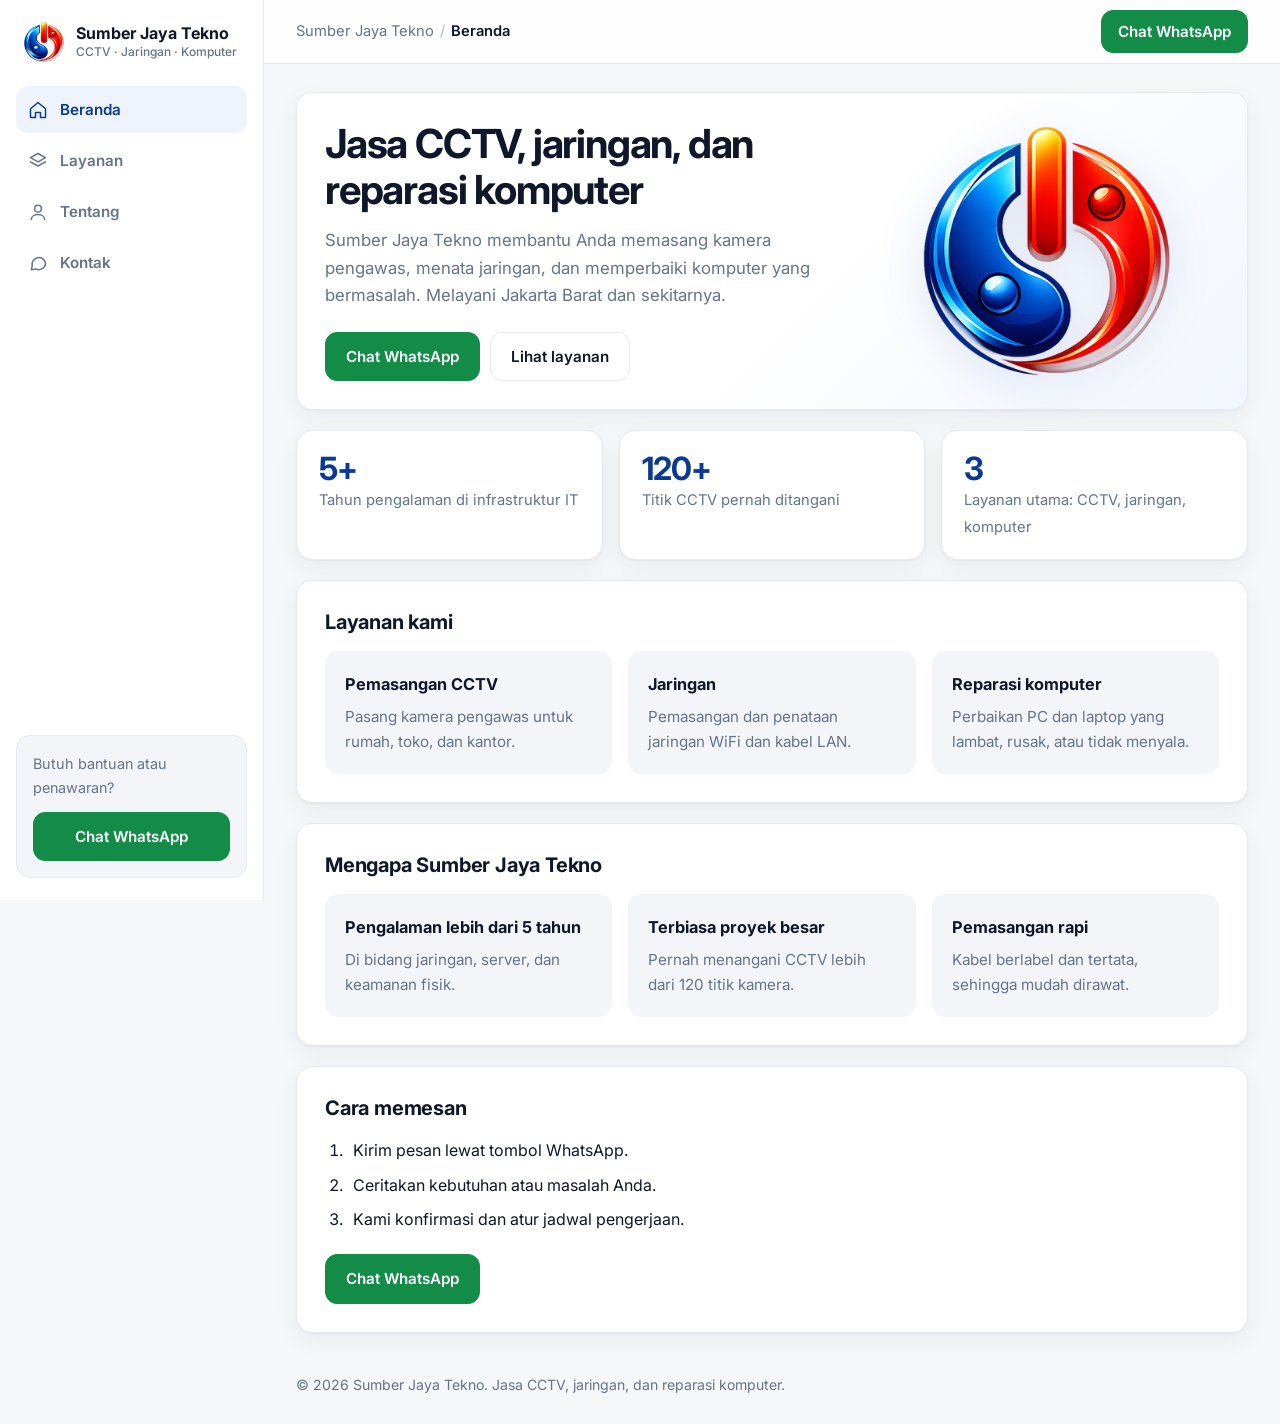
==== index.html @ f5edbbfe "Perbaiki konten tidak tampil di ponsel: animasi scroll dibuat tahan banting" ====
<!DOCTYPE html>
<html lang="id">
<head>
<meta charset="utf-8">
<meta name="viewport" content="width=device-width, initial-scale=1">
<title>Sumber Jaya Tekno – Jasa CCTV, Jaringan, dan Reparasi Komputer</title>
<meta name="description" content="Sumber Jaya Tekno melayani pemasangan CCTV, pemasangan jaringan, dan reparasi komputer. Hubungi kami lewat WhatsApp.">
<link rel="icon" type="image/png" href="favicon.png">
<meta property="og:type" content="website">
<meta property="og:site_name" content="Sumber Jaya Tekno">
<meta property="og:locale" content="id_ID">
<meta property="og:title" content="Sumber Jaya Tekno – Jasa CCTV, Jaringan, dan Reparasi Komputer">
<meta property="og:description" content="Sumber Jaya Tekno melayani pemasangan CCTV, pemasangan jaringan, dan reparasi komputer. Hubungi kami lewat WhatsApp.">
<meta property="og:image" content="https://sumberjayatekno.github.io/og-image.png">
<meta property="og:image:width" content="1200">
<meta property="og:image:height" content="630">
<meta name="twitter:card" content="summary_large_image">
<link rel="preconnect" href="https://fonts.googleapis.com"><link rel="preconnect" href="https://fonts.gstatic.com" crossorigin>
<link href="https://fonts.googleapis.com/css2?family=Inter:wght@400;500;600;700&display=swap" rel="stylesheet">
<meta name="theme-color" content="#ffffff">
<script>document.documentElement.className+=" js"</script>
<link rel="stylesheet" href="style.css?v=7">
</head>
<body>
<div class="app">
<aside class="side">
<a class="brand" href="index.html"><img src="logo-web.png" alt="Logo Sumber Jaya Tekno" width="40" height="40"><span>Sumber Jaya Tekno<small>CCTV · Jaringan · Komputer</small></span></a>
<nav aria-label="Menu utama"><a href="index.html" aria-current="page"><svg viewBox="0 0 24 24" width="20" height="20" fill="none" stroke="currentColor" stroke-width="1.8" stroke-linecap="round" stroke-linejoin="round" aria-hidden="true"><path d="M3 10.5 12 3l9 7.5V20a1 1 0 0 1-1 1h-5v-6H9v6H4a1 1 0 0 1-1-1z"/></svg><span>Beranda</span></a><a href="layanan.html"><svg viewBox="0 0 24 24" width="20" height="20" fill="none" stroke="currentColor" stroke-width="1.8" stroke-linecap="round" stroke-linejoin="round" aria-hidden="true"><path d="m12 3 9 5-9 5-9-5z"/><path d="m3 13 9 5 9-5"/></svg><span>Layanan</span></a><a href="tentang.html"><svg viewBox="0 0 24 24" width="20" height="20" fill="none" stroke="currentColor" stroke-width="1.8" stroke-linecap="round" stroke-linejoin="round" aria-hidden="true"><circle cx="12" cy="8" r="4"/><path d="M4 21c0-4 4-6 8-6s8 2 8 6"/></svg><span>Tentang</span></a><a href="kontak.html"><svg viewBox="0 0 24 24" width="20" height="20" fill="none" stroke="currentColor" stroke-width="1.8" stroke-linecap="round" stroke-linejoin="round" aria-hidden="true"><path d="M21 12a8 8 0 0 1-11.6 7.1L4 20l1-4.6A8 8 0 1 1 21 12z"/></svg><span>Kontak</span></a></nav>
<div class="side-cta"><p>Butuh bantuan atau penawaran?</p><a class="btn wa" href="https://wa.me/6285711471040?text=Halo%20Sumber%20Jaya%20Tekno%2C%20saya%20ingin%20bertanya%20tentang%20layanan%20Anda.">Chat WhatsApp</a></div>
</aside>
<div class="col">
<header class="bar"><a class="brand m-brand" href="index.html"><img src="logo-web.png" alt="Logo Sumber Jaya Tekno" width="34" height="34"><span>Sumber Jaya Tekno</span></a><div class="crumb">Sumber Jaya Tekno<i>/</i><b>Beranda</b></div><a class="btn wa sm" href="https://wa.me/6285711471040?text=Halo%20Sumber%20Jaya%20Tekno%2C%20saya%20ingin%20bertanya%20tentang%20layanan%20Anda.">Chat WhatsApp</a></header>
<main>
<div class="hero"><div class="wrap">
<div>
<h1>Jasa CCTV, jaringan, dan reparasi komputer</h1>
<p class="lead">Sumber Jaya Tekno membantu Anda memasang kamera pengawas, menata jaringan, dan memperbaiki komputer yang bermasalah. Melayani Jakarta Barat dan sekitarnya.</p>
<div class="btns"><a class="btn wa" href="https://wa.me/6285711471040?text=Halo%20Sumber%20Jaya%20Tekno%2C%20saya%20ingin%20bertanya%20tentang%20layanan%20Anda.">Chat WhatsApp</a><a class="btn" href="layanan.html">Lihat layanan</a></div>
</div>
<img src="logo-web.png" alt="Logo Sumber Jaya Tekno" width="320" height="320">
</div></div>
<div class="stats"><div class="stat"><b>5+</b><span>Tahun pengalaman di infrastruktur IT</span></div><div class="stat"><b>120+</b><span>Titik CCTV pernah ditangani</span></div><div class="stat"><b>3</b><span>Layanan utama: CCTV, jaringan, komputer</span></div></div>
<section class="alt"><div class="wrap">
<h2>Layanan kami</h2>
<div class="cols">
<div><h3>Pemasangan CCTV</h3><p>Pasang kamera pengawas untuk rumah, toko, dan kantor.</p></div>
<div><h3>Jaringan</h3><p>Pemasangan dan penataan jaringan WiFi dan kabel LAN.</p></div>
<div><h3>Reparasi komputer</h3><p>Perbaikan PC dan laptop yang lambat, rusak, atau tidak menyala.</p></div>
</div>
</div></section>
<section><div class="wrap"><h2>Mengapa Sumber Jaya Tekno</h2><div class="cols"><div><h3>Pengalaman lebih dari 5 tahun</h3><p>Di bidang jaringan, server, dan keamanan fisik.</p></div><div><h3>Terbiasa proyek besar</h3><p>Pernah menangani CCTV lebih dari 120 titik kamera.</p></div><div><h3>Pemasangan rapi</h3><p>Kabel berlabel dan tertata, sehingga mudah dirawat.</p></div></div></div></section>
<section><div class="wrap">
<h2>Cara memesan</h2>
<ol class="steps">
<li>Kirim pesan lewat tombol WhatsApp.</li>
<li>Ceritakan kebutuhan atau masalah Anda.</li>
<li>Kami konfirmasi dan atur jadwal pengerjaan.</li>
</ol>
<div class="btns"><a class="btn wa" href="https://wa.me/6285711471040?text=Halo%20Sumber%20Jaya%20Tekno%2C%20saya%20ingin%20bertanya%20tentang%20layanan%20Anda.">Chat WhatsApp</a></div>
</div></section>
</main>
<footer><div class="wrap">© 2026 Sumber Jaya Tekno. Jasa CCTV, jaringan, dan reparasi komputer.</div></footer>
</div>
</div>
<a class="fab" href="https://wa.me/6285711471040?text=Halo%20Sumber%20Jaya%20Tekno%2C%20saya%20ingin%20bertanya%20tentang%20layanan%20Anda." aria-label="Chat WhatsApp dengan Sumber Jaya Tekno">Chat WhatsApp</a>
<script src="script.js?v=7" defer></script>
</body>
</html>
---- style.css ----
:root{--bg:#f6f7f9;--surface:#fff;--soft:#f3f5f9;--ink:#0f172a;--mute:#64748b;--line:#e6e9ef;--blue:#0b3a94;--tint:#eef3fc;--red:#d01010;--wa:#128c47;--r:16px;--sh:0 1px 2px rgba(15,23,42,.04),0 8px 24px rgba(15,23,42,.05);--ease:cubic-bezier(.2,.7,.2,1)}
*{box-sizing:border-box}
html{scroll-behavior:smooth}
body{margin:0;background:var(--bg);color:var(--ink);font:16px/1.65 Inter,system-ui,-apple-system,"Segoe UI",Roboto,sans-serif;-webkit-font-smoothing:antialiased;animation:pageIn .5s var(--ease)}
@keyframes pageIn{from{opacity:0}to{opacity:1}}
img{max-width:100%;height:auto}
a{color:var(--blue)}
.app{display:grid;grid-template-columns:264px 1fr;min-height:100vh}
.side{position:sticky;top:0;height:100vh;display:flex;flex-direction:column;gap:24px;padding:22px 16px;background:var(--surface);border-right:1px solid var(--line)}
.brand{display:flex;align-items:center;gap:12px;text-decoration:none;color:var(--ink);font-weight:700;line-height:1.2;padding:0 8px}
.brand small{display:block;color:var(--mute);font-weight:500;font-size:.75rem;margin-top:2px}
.side nav{display:flex;flex-direction:column;gap:4px}
.side nav a{display:flex;align-items:center;gap:12px;padding:11px 12px;border-radius:12px;color:var(--mute);font-weight:600;font-size:.95rem;text-decoration:none;transition:background .2s,color .2s,transform .2s var(--ease)}
.side nav a:hover{background:var(--soft);color:var(--ink);transform:translateX(2px)}
.side nav a[aria-current]{background:var(--tint);color:var(--blue)}
.side nav svg{flex:none}
.side-cta{margin-top:auto;padding:16px;border:1px solid var(--line);border-radius:14px;background:var(--soft)}
.side-cta p{margin:0 0 12px;font-size:.9rem;color:var(--mute)}
.side-cta .btn{display:block;text-align:center}
.col{min-width:0;display:flex;flex-direction:column}
.bar{position:sticky;top:0;z-index:10;display:flex;align-items:center;justify-content:space-between;gap:16px;height:64px;padding:0 32px;background:rgba(255,255,255,.85);backdrop-filter:saturate(1.4) blur(12px);-webkit-backdrop-filter:saturate(1.4) blur(12px);border-bottom:1px solid var(--line)}
.crumb{color:var(--mute);font-size:.92rem}
.crumb i{font-style:normal;margin:0 6px;opacity:.5}
.crumb b{color:var(--ink);font-weight:600}
.m-brand{display:none}
main{width:100%;max-width:1120px;margin:0 auto;padding:28px 32px 8px}
.btn{display:inline-block;padding:11px 20px;border-radius:12px;font-weight:600;font-size:.95rem;text-decoration:none;border:1px solid var(--line);color:var(--ink);background:var(--surface);transition:transform .2s var(--ease),box-shadow .2s,background .2s,border-color .2s}
.btn:hover{transform:translateY(-1px);box-shadow:0 6px 16px rgba(15,23,42,.08);border-color:#cfd6e2}
.btn:active{transform:translateY(0) scale(.98)}
.btn.wa{background:var(--wa);border-color:var(--wa);color:#fff}
.btn.wa:hover{background:#0f7a3d;border-color:#0f7a3d;box-shadow:0 8px 18px rgba(18,140,71,.28)}
.btn.sm{padding:8px 16px}
a:focus-visible,summary:focus-visible{outline:3px solid #93b4f5;outline-offset:2px}
h1{font-size:clamp(1.7rem,3.2vw,2.5rem);line-height:1.15;margin:0 0 14px;letter-spacing:-.03em}
h2{font-size:1.25rem;margin:0 0 10px;line-height:1.3;letter-spacing:-.01em}
h3{font-size:1.02rem;margin:0 0 6px}
p{margin:0 0 14px;max-width:64ch}
.lead{font-size:1.05rem;color:var(--mute)}
.btns{display:flex;gap:10px;flex-wrap:wrap;margin-top:22px}
.hero,section,.page{margin:0 0 20px}
.hero>.wrap,section>.wrap,.page>.wrap{background:var(--surface);border:1px solid var(--line);border-radius:var(--r);padding:28px;box-shadow:var(--sh)}
.hero>.wrap{display:grid;grid-template-columns:1.5fr 1fr;gap:32px;align-items:center;background:linear-gradient(135deg,#fff 55%,#f1f5fd)}
.hero img{justify-self:center;width:min(100%,250px);filter:drop-shadow(0 12px 24px rgba(11,58,148,.12))}
.stats{display:grid;grid-template-columns:repeat(3,1fr);gap:16px;margin:0 0 20px}
.stat{background:var(--surface);border:1px solid var(--line);border-radius:var(--r);padding:20px 22px;box-shadow:var(--sh)}
.stat b{display:block;font-size:2rem;line-height:1.1;letter-spacing:-.03em;color:var(--blue)}
.stat span{color:var(--mute);font-size:.92rem}
.cols{display:grid;grid-template-columns:repeat(3,1fr);gap:16px;margin-top:16px}
.cols>div{background:var(--soft);border-radius:14px;padding:20px;transition:transform .25s var(--ease),box-shadow .25s}
.cols>div:hover{transform:translateY(-3px);box-shadow:0 10px 24px rgba(15,23,42,.07)}
.cols p{margin:0;color:var(--mute);font-size:.95rem}
ul.dot{padding-left:20px;margin:0 0 14px}
ul.dot li{margin-bottom:6px}
ol.steps{padding-left:22px;max-width:62ch}
ol.steps li{margin-bottom:8px;padding-left:6px}
.svc{display:grid;grid-template-columns:260px 1fr;gap:12px 36px;padding:24px 0;border-top:1px solid var(--line)}
.svc p{color:var(--mute);font-size:.95rem}
.big{font-size:1.4rem;font-weight:700;margin:0 0 6px}
.pkgs{display:grid;grid-template-columns:repeat(3,1fr);gap:16px;margin:18px 0 26px}
.pkg{background:var(--surface);border:1px solid var(--line);border-radius:14px;padding:22px;display:flex;flex-direction:column;transition:transform .25s var(--ease),box-shadow .25s,border-color .25s}
.pkg:hover{transform:translateY(-4px);box-shadow:0 14px 30px rgba(15,23,42,.09);border-color:#cfd6e2}
.pkg .sub{color:var(--mute);font-size:.92rem;margin-bottom:12px}
.pkg ul{padding-left:20px;margin:0 0 18px;flex:1;font-size:.95rem}
.pkg li{margin-bottom:6px}
.pkg .btn{text-align:center}
.note{background:var(--tint);border-radius:12px;padding:14px 18px;max-width:64ch;margin:0 0 8px;color:#1e3a6e}
details{border:1px solid var(--line);border-radius:12px;margin-bottom:10px;background:var(--surface);transition:box-shadow .2s,border-color .2s}
details:hover{border-color:#cfd6e2}
details[open]{box-shadow:var(--sh)}
summary{cursor:pointer;font-weight:600;padding:15px 18px;list-style:none;display:flex;justify-content:space-between;gap:16px;align-items:center}
summary::-webkit-details-marker{display:none}
summary::after{content:"";flex:none;width:8px;height:8px;border-right:2px solid var(--mute);border-bottom:2px solid var(--mute);transform:rotate(45deg);transition:transform .25s var(--ease)}
details[open] summary::after{transform:rotate(-135deg)}
details p{margin:0;padding:0 18px 16px;color:var(--mute);animation:fadeIn .3s var(--ease)}
@keyframes fadeIn{from{opacity:0;transform:translateY(-4px)}to{opacity:1;transform:none}}
footer{margin-top:auto;padding:12px 32px 28px;color:var(--mute);font-size:.88rem;max-width:1120px;width:100%;margin-left:auto;margin-right:auto}
.fab{display:none}
.js .rv{opacity:0;transform:translateY(14px);transition:opacity .6s var(--ease),transform .6s var(--ease)}
.js .rv.in{opacity:1;transform:none}
@media(max-width:900px){
.app{grid-template-columns:1fr}
.side{position:fixed;inset:auto 0 0 0;height:auto;z-index:20;flex-direction:row;gap:0;padding:6px 8px calc(6px + env(safe-area-inset-bottom,0px));border-right:0;border-top:1px solid var(--line);background:rgba(255,255,255,.92);backdrop-filter:blur(14px);-webkit-backdrop-filter:blur(14px)}
.side>.brand,.side-cta{display:none}
.side nav{flex-direction:row;width:100%;gap:4px}
.side nav a{flex:1;flex-direction:column;gap:3px;padding:8px 4px;font-size:.72rem;justify-content:center;text-align:center}
.side nav a:hover{transform:none}
.bar{padding:0 18px;height:58px}
.crumb,.bar .btn{display:none}
.m-brand{display:flex;padding:0}
main{padding:20px 16px 8px}
footer{padding:8px 16px 96px}
.hero>.wrap,section>.wrap,.page>.wrap{padding:22px}
.hero>.wrap{grid-template-columns:1fr;gap:18px}
.hero img{width:120px;order:-1;justify-self:start}
.stats,.cols,.pkgs,.svc{grid-template-columns:1fr}
.svc{gap:6px}
.fab{display:block;position:fixed;right:14px;bottom:calc(76px + env(safe-area-inset-bottom,0px));z-index:30;background:var(--wa);color:#fff;text-decoration:none;font-weight:600;font-size:.92rem;padding:12px 18px;border-radius:999px;box-shadow:0 8px 20px rgba(18,140,71,.35);transition:transform .2s var(--ease)}
.fab:active{transform:scale(.96)}
}
@media(prefers-reduced-motion:reduce){*,*::before,*::after{animation:none!important;transition:none!important;scroll-behavior:auto!important}.js .rv{opacity:1;transform:none}}

/* Formulir WhatsApp */
button.btn{font-family:inherit;cursor:pointer}
.wa-dialog{border:1px solid var(--line);border-radius:20px;padding:0;width:min(440px,calc(100% - 32px));max-height:calc(100vh - 32px);overflow:auto;box-shadow:0 24px 60px rgba(15,23,42,.22);color:var(--ink);background:var(--surface)}
.wa-dialog::backdrop{background:rgba(15,23,42,.35);backdrop-filter:blur(4px);-webkit-backdrop-filter:blur(4px)}
.wa-dialog[open]{animation:dlgIn .28s var(--ease)}
.wa-dialog[open]::backdrop{animation:bdIn .28s ease}
@keyframes dlgIn{from{opacity:0;transform:translateY(12px) scale(.97)}to{opacity:1;transform:none}}
@keyframes bdIn{from{opacity:0}to{opacity:1}}
.wa-form{padding:24px;display:grid;gap:14px}
.wa-head{display:flex;justify-content:space-between;align-items:center;gap:12px}
.wa-head h2{margin:0}
.wa-x{border:0;background:var(--soft);width:34px;height:34px;border-radius:10px;font-size:1.3rem;line-height:1;cursor:pointer;color:var(--mute);transition:background .2s}
.wa-x:hover{background:var(--line)}
.wa-sub{margin:0;color:var(--mute);font-size:.92rem}
.wa-form label{display:grid;gap:6px;font-weight:600;font-size:.9rem}
.wa-form label span{font-weight:400;color:var(--mute)}
.wa-form input,.wa-form select,.wa-form textarea{font:inherit;font-weight:400;padding:11px 13px;border:1px solid var(--line);border-radius:12px;background:#fff;color:var(--ink);width:100%;transition:border-color .2s,box-shadow .2s}
.wa-form textarea{resize:vertical}
.wa-form input:focus,.wa-form select:focus,.wa-form textarea:focus{outline:none;border-color:#93b4f5;box-shadow:0 0 0 3px rgba(11,58,148,.12)}
.wa-err{margin:0;color:var(--red);font-size:.9rem}
.wa-actions{display:flex;gap:10px;justify-content:flex-end;margin-top:4px}
/* Kalkulator biaya kunjungan */
.calc{background:var(--soft);border-radius:14px;padding:20px;margin:12px 0 28px}
.calc-actions{display:flex;gap:12px;align-items:center;flex-wrap:wrap}
.calc-or{color:var(--mute);font-size:.92rem}
.calc select{font:inherit;padding:11px 13px;border:1px solid var(--line);border-radius:12px;background:#fff;color:var(--ink);min-width:200px;transition:border-color .2s,box-shadow .2s}
.calc select:focus{outline:none;border-color:#93b4f5;box-shadow:0 0 0 3px rgba(11,58,148,.12)}
.calc-out{margin-top:16px;padding:16px 18px;background:#fff;border:1px solid var(--line);border-radius:12px;animation:fadeIn .3s var(--ease)}
.calc-out[hidden]{display:none}
.calc-out p{margin:0 0 8px}
.calc-out b{font-size:1.15rem}
.calc-out .btn{margin-top:6px}
.calc-note,.calc-note-inline{font-size:.85rem;color:var(--mute)}
.calc-note{margin:14px 0 0}
.calc-warn{color:#9a3412;font-size:.9rem}
@media(max-width:900px){.calc select,.calc-actions .btn{width:100%}.calc-or{display:none}}
/* Harga dan tabel estimasi */
.calc-tip{margin:12px 0 0;font-size:.9rem;color:var(--mute)}
.price{font-weight:700;font-size:1.1rem;margin:0 0 14px;color:var(--ink)}
.price small{display:block;font-weight:400;color:var(--mute);font-size:.82rem;margin-top:2px}
.tbl-wrap{overflow-x:auto;border:1px solid var(--line);border-radius:14px;background:#fff;margin:14px 0 10px}
.tbl{width:100%;border-collapse:collapse;font-size:.95rem}
.tbl th,.tbl td{padding:12px 16px;text-align:left;border-bottom:1px solid var(--line);vertical-align:top}
.tbl tr:last-child td{border-bottom:0}
.tbl td:last-child{white-space:nowrap;font-weight:600}
.tbl .grp th{background:var(--soft);font-size:.78rem;letter-spacing:.05em;text-transform:uppercase;color:var(--mute)}
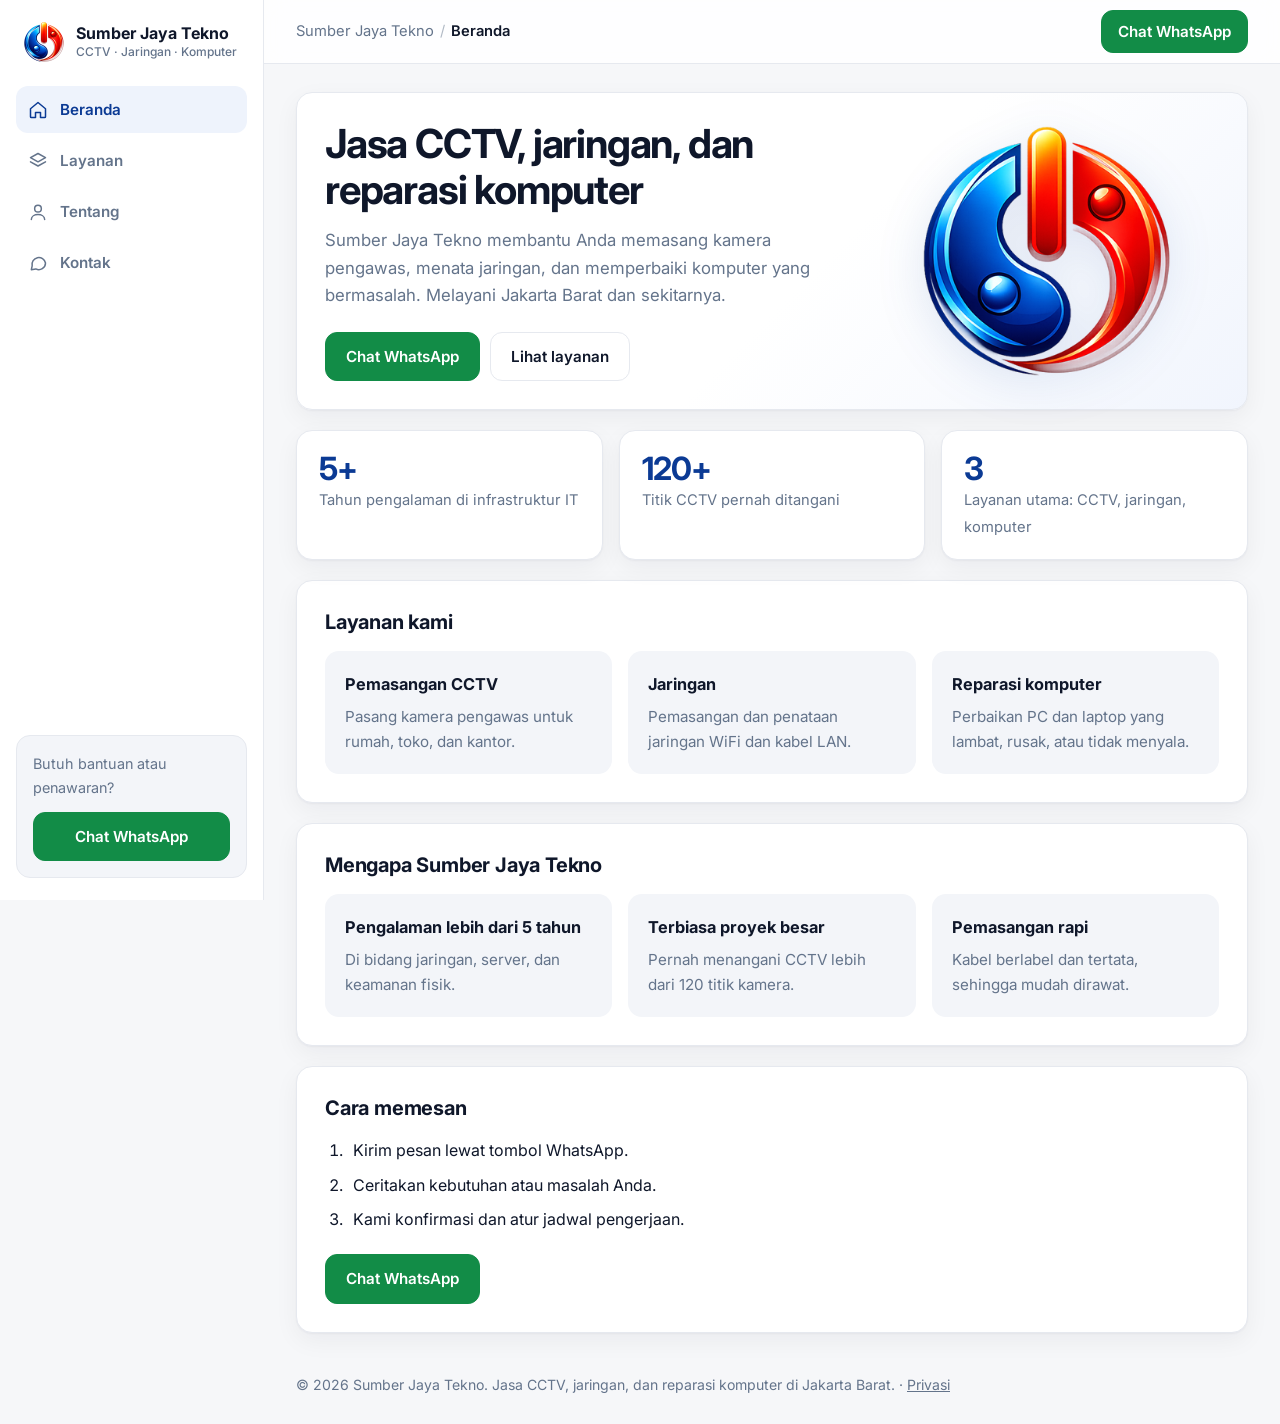
==== commit 4cb029a3: "SEO lokal (data bisnis, sitemap, robots), halaman 404, catatan privasi, alamat Google Maps" ====
--- a/index.html
+++ b/index.html
@@ -3,14 +3,14 @@
 <head>
 <meta charset="utf-8">
 <meta name="viewport" content="width=device-width, initial-scale=1">
-<title>Sumber Jaya Tekno – Jasa CCTV, Jaringan, dan Reparasi Komputer</title>
-<meta name="description" content="Sumber Jaya Tekno melayani pemasangan CCTV, pemasangan jaringan, dan reparasi komputer. Hubungi kami lewat WhatsApp.">
+<title>Sumber Jaya Tekno | Jasa CCTV, Jaringan, dan Service Komputer di Jakarta Barat</title>
+<meta name="description" content="Jasa pasang CCTV, instalasi jaringan LAN dan WiFi, serta service komputer dan laptop di Jakarta Barat dan sekitarnya. Hubungi lewat WhatsApp.">
 <link rel="icon" type="image/png" href="favicon.png">
 <meta property="og:type" content="website">
 <meta property="og:site_name" content="Sumber Jaya Tekno">
 <meta property="og:locale" content="id_ID">
-<meta property="og:title" content="Sumber Jaya Tekno – Jasa CCTV, Jaringan, dan Reparasi Komputer">
-<meta property="og:description" content="Sumber Jaya Tekno melayani pemasangan CCTV, pemasangan jaringan, dan reparasi komputer. Hubungi kami lewat WhatsApp.">
+<meta property="og:title" content="Sumber Jaya Tekno | Jasa CCTV, Jaringan, dan Service Komputer di Jakarta Barat">
+<meta property="og:description" content="Jasa pasang CCTV, instalasi jaringan LAN dan WiFi, serta service komputer dan laptop di Jakarta Barat dan sekitarnya. Hubungi lewat WhatsApp.">
 <meta property="og:image" content="https://sumberjayatekno.github.io/og-image.png">
 <meta property="og:image:width" content="1200">
 <meta property="og:image:height" content="630">
@@ -18,9 +18,13 @@
 <link rel="preconnect" href="https://fonts.googleapis.com"><link rel="preconnect" href="https://fonts.gstatic.com" crossorigin>
 <link href="https://fonts.googleapis.com/css2?family=Inter:wght@400;500;600;700&display=swap" rel="stylesheet">
 <meta name="theme-color" content="#ffffff">
+<link rel="canonical" href="https://sumberjayatekno.github.io/">
+<meta property="og:url" content="https://sumberjayatekno.github.io/">
 <script>document.documentElement.className+=" js"</script>
-<link rel="stylesheet" href="style.css?v=7">
-</head>
+<link rel="stylesheet" href="style.css?v=8">
+<script type="application/ld+json">
+{"@context":"https://schema.org","@type":"LocalBusiness","@id":"https://sumberjayatekno.github.io/#usaha","name":"Sumber Jaya Tekno","description":"Jasa pemasangan CCTV, instalasi jaringan LAN dan WiFi, serta reparasi komputer dan laptop di Jakarta Barat dan sekitarnya.","url":"https://sumberjayatekno.github.io/","logo":"https://sumberjayatekno.github.io/logo-web.png","image":"https://sumberjayatekno.github.io/og-image.png","telephone":"+6285711471040","address":{"@type":"PostalAddress","streetAddress":"Apartemen City Park, RT.7/RW.14, Cengkareng Timur","addressLocality":"Cengkareng, Jakarta Barat","addressRegion":"DKI Jakarta","postalCode":"11710","addressCountry":"ID"},"geo":{"@type":"GeoCoordinates","latitude":-6.130275,"longitude":106.735904},"hasMap":"https://www.google.com/maps/search/?api=1&query=-6.130275,106.735904","areaServed":{"@type":"AdministrativeArea","name":"Jakarta Barat"},"hasOfferCatalog":{"@type":"OfferCatalog","name":"Layanan Sumber Jaya Tekno","itemListElement":[{"@type":"Offer","itemOffered":{"@type":"Service","name":"Pemasangan CCTV"}},{"@type":"Offer","itemOffered":{"@type":"Service","name":"Instalasi jaringan LAN dan WiFi"}},{"@type":"Offer","itemOffered":{"@type":"Service","name":"Reparasi komputer dan laptop"}}]}}
+</script></head>
 <body>
 <div class="app">
 <aside class="side">
@@ -59,10 +63,10 @@
 <div class="btns"><a class="btn wa" href="https://wa.me/6285711471040?text=Halo%20Sumber%20Jaya%20Tekno%2C%20saya%20ingin%20bertanya%20tentang%20layanan%20Anda.">Chat WhatsApp</a></div>
 </div></section>
 </main>
-<footer><div class="wrap">© 2026 Sumber Jaya Tekno. Jasa CCTV, jaringan, dan reparasi komputer.</div></footer>
+<footer><div class="wrap">© 2026 Sumber Jaya Tekno. Jasa CCTV, jaringan, dan reparasi komputer di Jakarta Barat. &middot; <a href="kontak.html#privasi">Privasi</a></div></footer>
 </div>
 </div>
 <a class="fab" href="https://wa.me/6285711471040?text=Halo%20Sumber%20Jaya%20Tekno%2C%20saya%20ingin%20bertanya%20tentang%20layanan%20Anda." aria-label="Chat WhatsApp dengan Sumber Jaya Tekno">Chat WhatsApp</a>
-<script src="script.js?v=7" defer></script>
+<script src="script.js?v=8" defer></script>
 </body>
 </html>
--- a/style.css
+++ b/style.css
@@ -144,4 +144,20 @@
 .tbl th,.tbl td{padding:12px 16px;text-align:left;border-bottom:1px solid var(--line);vertical-align:top}
 .tbl tr:last-child td{border-bottom:0}
 .tbl td:last-child{white-space:nowrap;font-weight:600}
-.tbl .grp th{background:var(--soft);font-size:.78rem;letter-spacing:.05em;text-transform:uppercase;color:var(--mute)}+.tbl .grp th{background:var(--soft);font-size:.78rem;letter-spacing:.05em;text-transform:uppercase;color:var(--mute)}
+
+/* Privasi */
+footer a{color:inherit}
+.wa-privasi{margin:0;font-size:.82rem;color:var(--mute)}
+
+/* Halaman 404 */
+.nf>.wrap{text-align:center;padding:56px 28px}
+.nf p{margin-left:auto;margin-right:auto}
+.nf .btns{justify-content:center}
+.nf-code{font-size:clamp(4.5rem,16vw,8.5rem);font-weight:800;letter-spacing:-.05em;line-height:1;margin:0 0 6px;color:var(--blue);background:linear-gradient(135deg,var(--blue),#6a93e0);-webkit-background-clip:text;background-clip:text;-webkit-text-fill-color:transparent}
+.nf h1{font-size:clamp(1.4rem,3vw,1.9rem);margin-bottom:10px}
+.tiles{display:grid;grid-template-columns:repeat(3,1fr);gap:16px;margin:0 0 20px}
+.tile{display:block;background:var(--surface);border:1px solid var(--line);border-radius:14px;padding:18px 20px;text-decoration:none;color:var(--ink);font-weight:600;box-shadow:var(--sh);transition:transform .25s var(--ease),box-shadow .25s,border-color .25s}
+.tile:hover{transform:translateY(-3px);border-color:#cfd6e2;box-shadow:0 12px 26px rgba(15,23,42,.08)}
+.tile small{display:block;color:var(--mute);font-weight:400;font-size:.88rem;margin-top:2px}
+@media(max-width:900px){.tiles{grid-template-columns:1fr}.nf>.wrap{padding:40px 20px}}
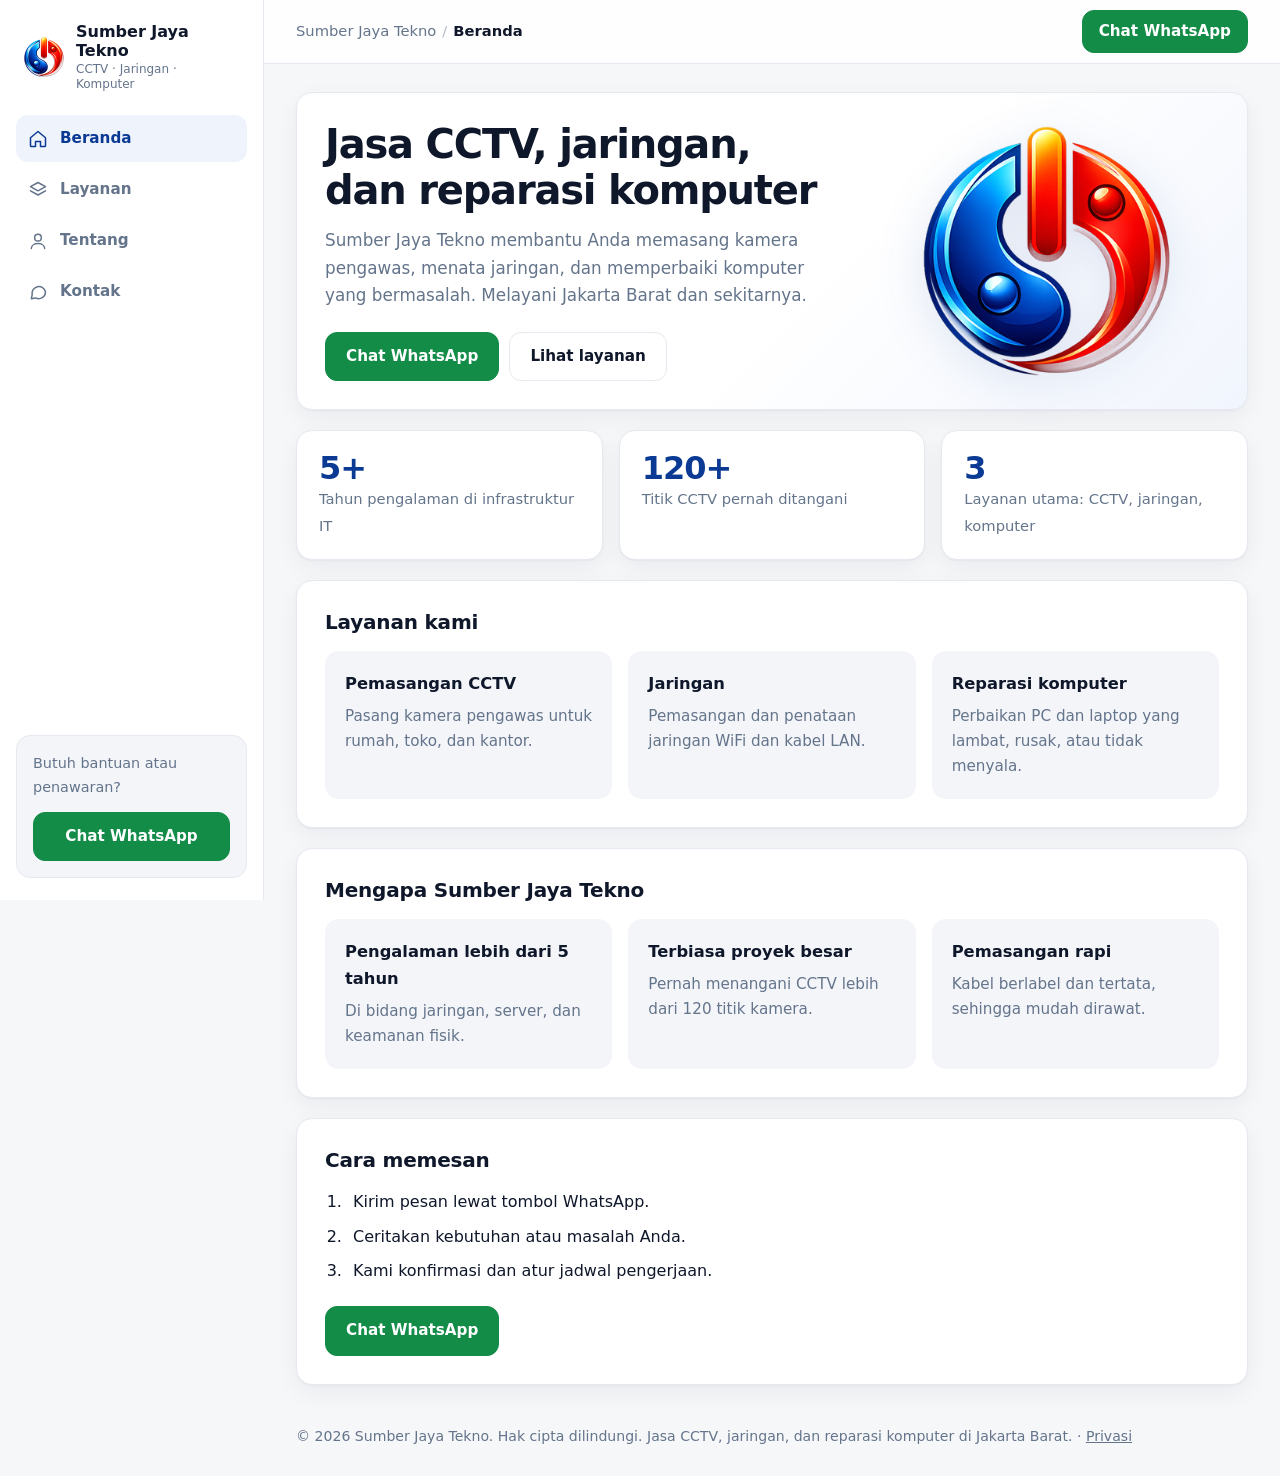
==== commit 68910609: "Tambah file verifikasi Google, kebijakan keamanan konten (CSP), dan pernyataan hak cipta" ====
--- a/index.html
+++ b/index.html
@@ -2,6 +2,7 @@
 <html lang="id">
 <head>
 <meta charset="utf-8">
+<meta http-equiv="Content-Security-Policy" content="default-src 'self'; script-src 'self' 'sha256-pfgOMgfVZwm2ODyms34QYW9h8EwicylhV77q5LHK8c0='; style-src 'self' 'unsafe-inline' https://fonts.googleapis.com; font-src https://fonts.gstatic.com; img-src 'self' data:; connect-src 'none'; object-src 'none'; base-uri 'self'; form-action 'none'">
 <meta name="viewport" content="width=device-width, initial-scale=1">
 <title>Sumber Jaya Tekno | Jasa CCTV, Jaringan, dan Service Komputer di Jakarta Barat</title>
 <meta name="description" content="Jasa pasang CCTV, instalasi jaringan LAN dan WiFi, serta service komputer dan laptop di Jakarta Barat dan sekitarnya. Hubungi lewat WhatsApp.">
@@ -63,7 +64,7 @@
 <div class="btns"><a class="btn wa" href="https://wa.me/6285711471040?text=Halo%20Sumber%20Jaya%20Tekno%2C%20saya%20ingin%20bertanya%20tentang%20layanan%20Anda.">Chat WhatsApp</a></div>
 </div></section>
 </main>
-<footer><div class="wrap">© 2026 Sumber Jaya Tekno. Jasa CCTV, jaringan, dan reparasi komputer di Jakarta Barat. &middot; <a href="kontak.html#privasi">Privasi</a></div></footer>
+<footer><div class="wrap">© 2026 Sumber Jaya Tekno. Hak cipta dilindungi. Jasa CCTV, jaringan, dan reparasi komputer di Jakarta Barat. &middot; <a href="kontak.html#privasi">Privasi</a></div></footer>
 </div>
 </div>
 <a class="fab" href="https://wa.me/6285711471040?text=Halo%20Sumber%20Jaya%20Tekno%2C%20saya%20ingin%20bertanya%20tentang%20layanan%20Anda." aria-label="Chat WhatsApp dengan Sumber Jaya Tekno">Chat WhatsApp</a>
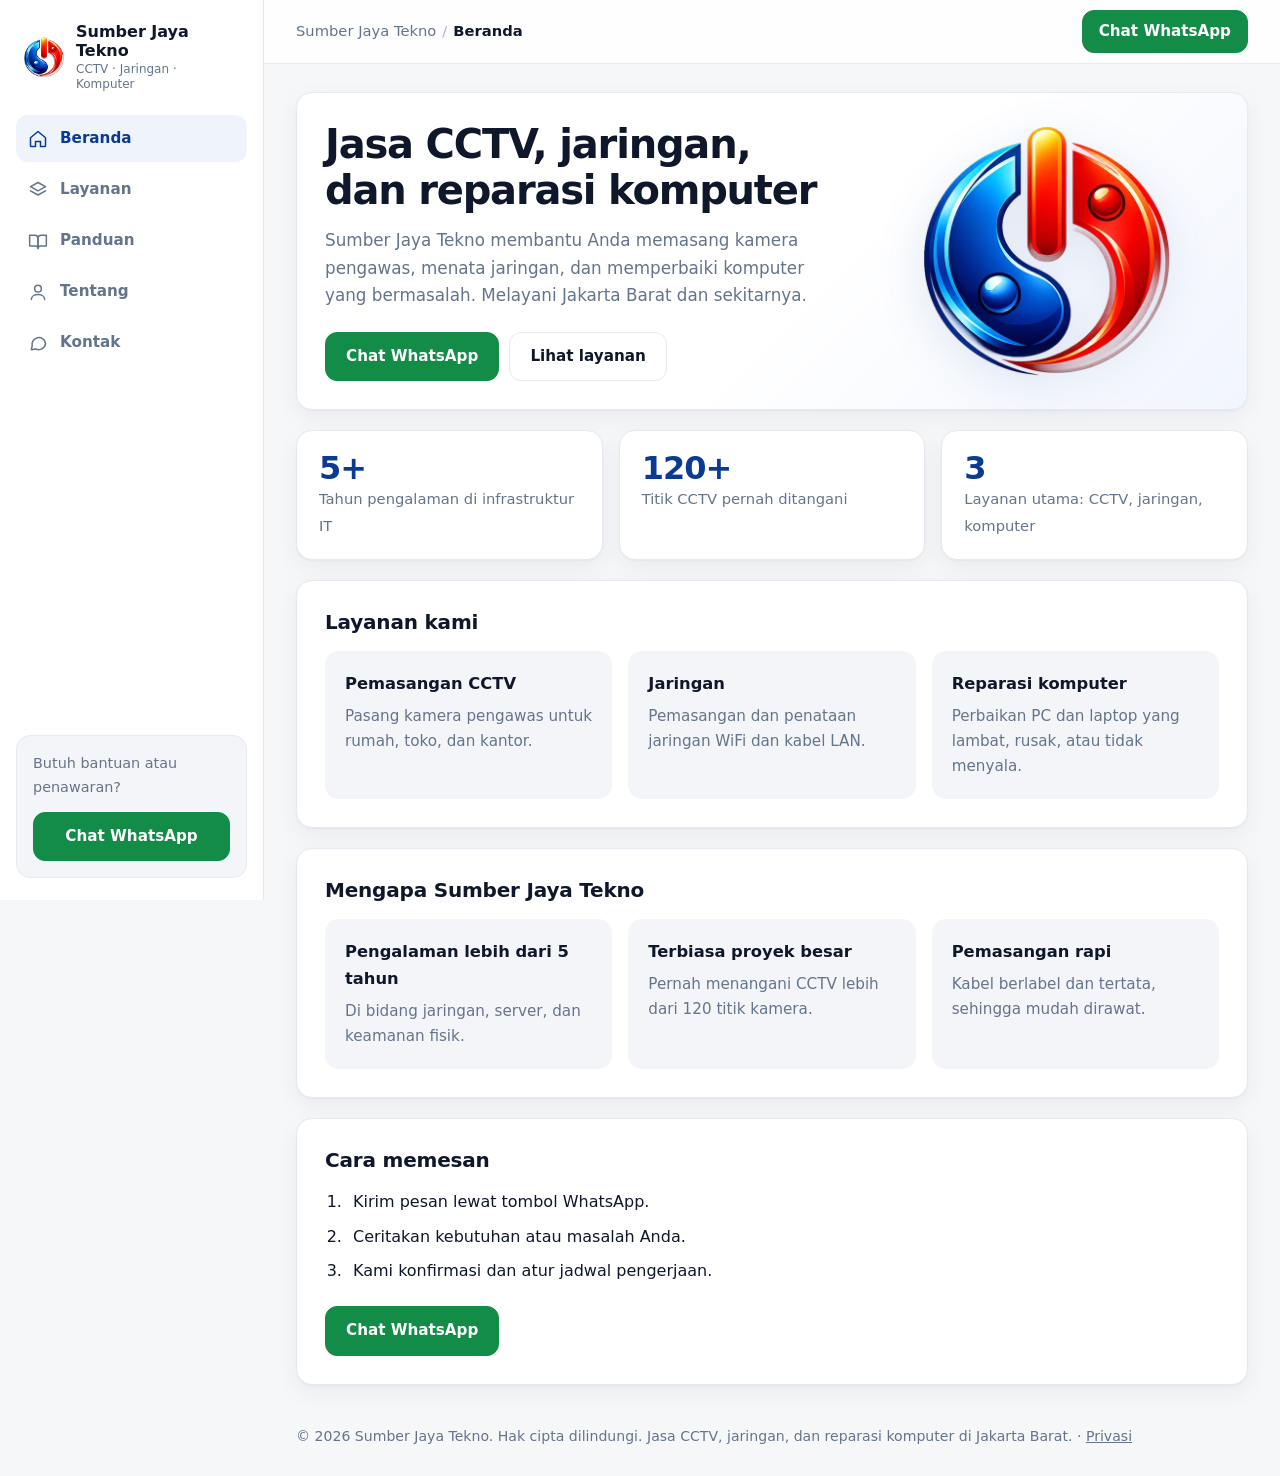
==== commit a37845ba: "Tambah halaman Panduan (4 artikel), QR code situs dan WhatsApp, logo WebP lebih ringan" ====
--- a/index.html
+++ b/index.html
@@ -22,19 +22,19 @@
 <link rel="canonical" href="https://sumberjayatekno.github.io/">
 <meta property="og:url" content="https://sumberjayatekno.github.io/">
 <script>document.documentElement.className+=" js"</script>
-<link rel="stylesheet" href="style.css?v=8">
+<link rel="stylesheet" href="style.css?v=9">
 <script type="application/ld+json">
 {"@context":"https://schema.org","@type":"LocalBusiness","@id":"https://sumberjayatekno.github.io/#usaha","name":"Sumber Jaya Tekno","description":"Jasa pemasangan CCTV, instalasi jaringan LAN dan WiFi, serta reparasi komputer dan laptop di Jakarta Barat dan sekitarnya.","url":"https://sumberjayatekno.github.io/","logo":"https://sumberjayatekno.github.io/logo-web.png","image":"https://sumberjayatekno.github.io/og-image.png","telephone":"+6285711471040","address":{"@type":"PostalAddress","streetAddress":"Apartemen City Park, RT.7/RW.14, Cengkareng Timur","addressLocality":"Cengkareng, Jakarta Barat","addressRegion":"DKI Jakarta","postalCode":"11710","addressCountry":"ID"},"geo":{"@type":"GeoCoordinates","latitude":-6.130275,"longitude":106.735904},"hasMap":"https://www.google.com/maps/search/?api=1&query=-6.130275,106.735904","areaServed":{"@type":"AdministrativeArea","name":"Jakarta Barat"},"hasOfferCatalog":{"@type":"OfferCatalog","name":"Layanan Sumber Jaya Tekno","itemListElement":[{"@type":"Offer","itemOffered":{"@type":"Service","name":"Pemasangan CCTV"}},{"@type":"Offer","itemOffered":{"@type":"Service","name":"Instalasi jaringan LAN dan WiFi"}},{"@type":"Offer","itemOffered":{"@type":"Service","name":"Reparasi komputer dan laptop"}}]}}
 </script></head>
 <body>
 <div class="app">
 <aside class="side">
-<a class="brand" href="index.html"><img src="logo-web.png" alt="Logo Sumber Jaya Tekno" width="40" height="40"><span>Sumber Jaya Tekno<small>CCTV · Jaringan · Komputer</small></span></a>
-<nav aria-label="Menu utama"><a href="index.html" aria-current="page"><svg viewBox="0 0 24 24" width="20" height="20" fill="none" stroke="currentColor" stroke-width="1.8" stroke-linecap="round" stroke-linejoin="round" aria-hidden="true"><path d="M3 10.5 12 3l9 7.5V20a1 1 0 0 1-1 1h-5v-6H9v6H4a1 1 0 0 1-1-1z"/></svg><span>Beranda</span></a><a href="layanan.html"><svg viewBox="0 0 24 24" width="20" height="20" fill="none" stroke="currentColor" stroke-width="1.8" stroke-linecap="round" stroke-linejoin="round" aria-hidden="true"><path d="m12 3 9 5-9 5-9-5z"/><path d="m3 13 9 5 9-5"/></svg><span>Layanan</span></a><a href="tentang.html"><svg viewBox="0 0 24 24" width="20" height="20" fill="none" stroke="currentColor" stroke-width="1.8" stroke-linecap="round" stroke-linejoin="round" aria-hidden="true"><circle cx="12" cy="8" r="4"/><path d="M4 21c0-4 4-6 8-6s8 2 8 6"/></svg><span>Tentang</span></a><a href="kontak.html"><svg viewBox="0 0 24 24" width="20" height="20" fill="none" stroke="currentColor" stroke-width="1.8" stroke-linecap="round" stroke-linejoin="round" aria-hidden="true"><path d="M21 12a8 8 0 0 1-11.6 7.1L4 20l1-4.6A8 8 0 1 1 21 12z"/></svg><span>Kontak</span></a></nav>
+<a class="brand" href="index.html"><img src="logo-128.webp" alt="Logo Sumber Jaya Tekno" width="40" height="40"><span>Sumber Jaya Tekno<small>CCTV · Jaringan · Komputer</small></span></a>
+<nav aria-label="Menu utama"><a href="index.html" aria-current="page"><svg viewBox="0 0 24 24" width="20" height="20" fill="none" stroke="currentColor" stroke-width="1.8" stroke-linecap="round" stroke-linejoin="round" aria-hidden="true"><path d="M3 10.5 12 3l9 7.5V20a1 1 0 0 1-1 1h-5v-6H9v6H4a1 1 0 0 1-1-1z"/></svg><span>Beranda</span></a><a href="layanan.html"><svg viewBox="0 0 24 24" width="20" height="20" fill="none" stroke="currentColor" stroke-width="1.8" stroke-linecap="round" stroke-linejoin="round" aria-hidden="true"><path d="m12 3 9 5-9 5-9-5z"/><path d="m3 13 9 5 9-5"/></svg><span>Layanan</span></a><a href="panduan.html"><svg viewBox="0 0 24 24" width="20" height="20" fill="none" stroke="currentColor" stroke-width="1.8" stroke-linecap="round" stroke-linejoin="round" aria-hidden="true"><path d="M2 5h6a4 4 0 0 1 4 4v12a3 3 0 0 0-3-3H2z"/><path d="M22 5h-6a4 4 0 0 0-4 4v12a3 3 0 0 1 3-3h7z"/></svg><span>Panduan</span></a><a href="tentang.html"><svg viewBox="0 0 24 24" width="20" height="20" fill="none" stroke="currentColor" stroke-width="1.8" stroke-linecap="round" stroke-linejoin="round" aria-hidden="true"><circle cx="12" cy="8" r="4"/><path d="M4 21c0-4 4-6 8-6s8 2 8 6"/></svg><span>Tentang</span></a><a href="kontak.html"><svg viewBox="0 0 24 24" width="20" height="20" fill="none" stroke="currentColor" stroke-width="1.8" stroke-linecap="round" stroke-linejoin="round" aria-hidden="true"><path d="M21 12a8 8 0 0 1-11.6 7.1L4 20l1-4.6A8 8 0 1 1 21 12z"/></svg><span>Kontak</span></a></nav>
 <div class="side-cta"><p>Butuh bantuan atau penawaran?</p><a class="btn wa" href="https://wa.me/6285711471040?text=Halo%20Sumber%20Jaya%20Tekno%2C%20saya%20ingin%20bertanya%20tentang%20layanan%20Anda.">Chat WhatsApp</a></div>
 </aside>
 <div class="col">
-<header class="bar"><a class="brand m-brand" href="index.html"><img src="logo-web.png" alt="Logo Sumber Jaya Tekno" width="34" height="34"><span>Sumber Jaya Tekno</span></a><div class="crumb">Sumber Jaya Tekno<i>/</i><b>Beranda</b></div><a class="btn wa sm" href="https://wa.me/6285711471040?text=Halo%20Sumber%20Jaya%20Tekno%2C%20saya%20ingin%20bertanya%20tentang%20layanan%20Anda.">Chat WhatsApp</a></header>
+<header class="bar"><a class="brand m-brand" href="index.html"><img src="logo-128.webp" alt="Logo Sumber Jaya Tekno" width="34" height="34"><span>Sumber Jaya Tekno</span></a><div class="crumb">Sumber Jaya Tekno<i>/</i><b>Beranda</b></div><a class="btn wa sm" href="https://wa.me/6285711471040?text=Halo%20Sumber%20Jaya%20Tekno%2C%20saya%20ingin%20bertanya%20tentang%20layanan%20Anda.">Chat WhatsApp</a></header>
 <main>
 <div class="hero"><div class="wrap">
 <div>
@@ -42,7 +42,7 @@
 <p class="lead">Sumber Jaya Tekno membantu Anda memasang kamera pengawas, menata jaringan, dan memperbaiki komputer yang bermasalah. Melayani Jakarta Barat dan sekitarnya.</p>
 <div class="btns"><a class="btn wa" href="https://wa.me/6285711471040?text=Halo%20Sumber%20Jaya%20Tekno%2C%20saya%20ingin%20bertanya%20tentang%20layanan%20Anda.">Chat WhatsApp</a><a class="btn" href="layanan.html">Lihat layanan</a></div>
 </div>
-<img src="logo-web.png" alt="Logo Sumber Jaya Tekno" width="320" height="320">
+<img src="logo-512.webp" alt="Logo Sumber Jaya Tekno" width="320" height="320">
 </div></div>
 <div class="stats"><div class="stat"><b>5+</b><span>Tahun pengalaman di infrastruktur IT</span></div><div class="stat"><b>120+</b><span>Titik CCTV pernah ditangani</span></div><div class="stat"><b>3</b><span>Layanan utama: CCTV, jaringan, komputer</span></div></div>
 <section class="alt"><div class="wrap">
@@ -68,6 +68,6 @@
 </div>
 </div>
 <a class="fab" href="https://wa.me/6285711471040?text=Halo%20Sumber%20Jaya%20Tekno%2C%20saya%20ingin%20bertanya%20tentang%20layanan%20Anda." aria-label="Chat WhatsApp dengan Sumber Jaya Tekno">Chat WhatsApp</a>
-<script src="script.js?v=8" defer></script>
+<script src="script.js?v=9" defer></script>
 </body>
 </html>
--- a/style.css
+++ b/style.css
@@ -160,4 +160,23 @@
 .tile{display:block;background:var(--surface);border:1px solid var(--line);border-radius:14px;padding:18px 20px;text-decoration:none;color:var(--ink);font-weight:600;box-shadow:var(--sh);transition:transform .25s var(--ease),box-shadow .25s,border-color .25s}
 .tile:hover{transform:translateY(-3px);border-color:#cfd6e2;box-shadow:0 12px 26px rgba(15,23,42,.08)}
 .tile small{display:block;color:var(--mute);font-weight:400;font-size:.88rem;margin-top:2px}
-@media(max-width:900px){.tiles{grid-template-columns:1fr}.nf>.wrap{padding:40px 20px}}+@media(max-width:900px){.tiles{grid-template-columns:1fr}.nf>.wrap{padding:40px 20px}}
+/* Panduan, artikel, dan QR */
+.tiles.two{grid-template-columns:repeat(2,1fr)}
+.tile h2{font-size:1.05rem;margin:0 0 4px;letter-spacing:-.01em}
+.tile p{margin:0;color:var(--mute);font-weight:400;font-size:.92rem}
+.tile .more{display:inline-block;margin-top:10px;color:var(--blue);font-weight:600;font-size:.9rem}
+.article .back{margin:0 0 14px;font-size:.92rem}
+.article .back a{color:var(--mute);text-decoration:none}
+.article .back a:hover{color:var(--blue)}
+.article .meta{color:var(--mute);font-size:.88rem;margin:0 0 18px}
+.article h2{margin-top:28px}
+.article p,.article li{max-width:68ch}
+.article ul,.article ol{padding-left:22px;margin:0 0 14px}
+.article li{margin-bottom:8px}
+.cta{background:var(--tint);border-radius:14px;padding:20px 22px;margin-top:30px}
+.cta p{margin:0 0 6px}
+.cta .btns{margin-top:14px}
+.qr-card{display:none}
+@media(min-width:901px){.qr-card{display:flex;gap:18px;align-items:center;margin:22px 0 0;padding:16px 18px;background:var(--soft);border-radius:14px;max-width:480px}.qr-card img{border-radius:10px;flex:none}.qr-card p{margin:4px 0 0;color:var(--mute);font-size:.92rem}}
+@media(max-width:900px){.tiles.two{grid-template-columns:1fr}}
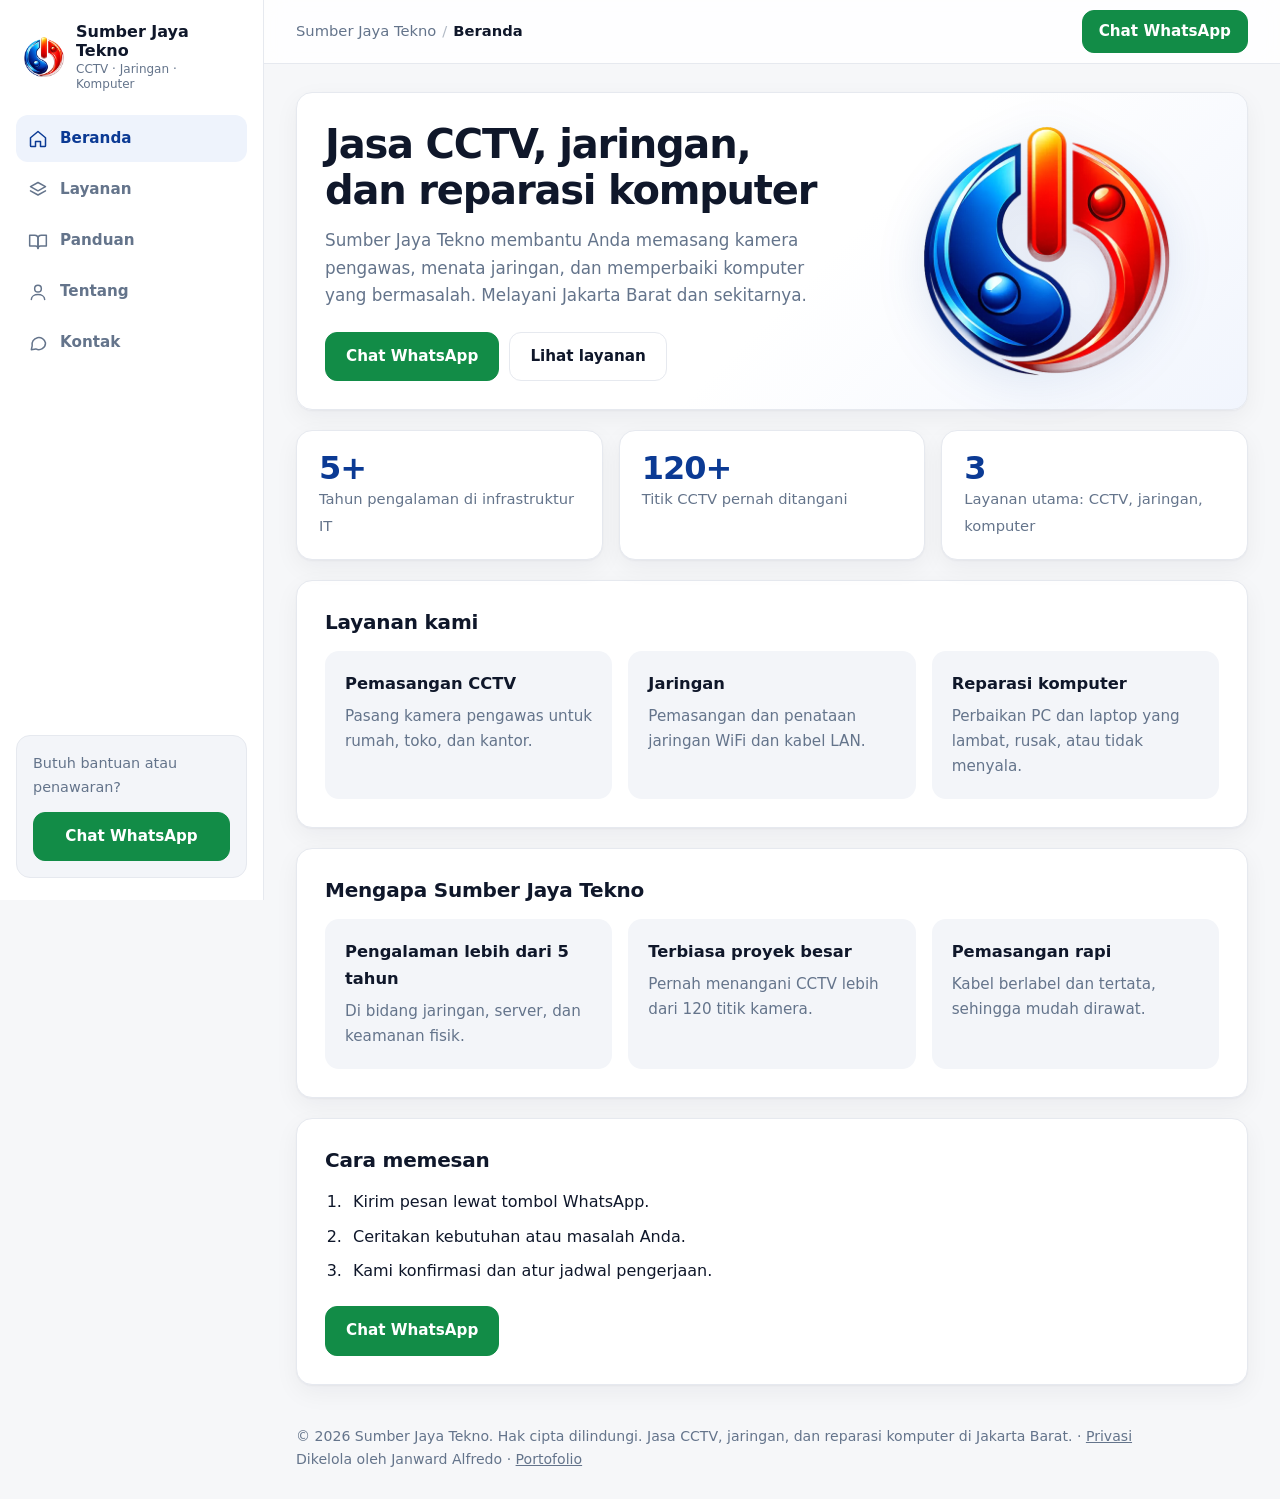
==== commit 2692a842: "Hubungkan situs usaha ke portfolio Janward (footer, tautan, JSON-LD founder)" ====
--- a/index.html
+++ b/index.html
@@ -24,7 +24,7 @@
 <script>document.documentElement.className+=" js"</script>
 <link rel="stylesheet" href="style.css?v=9">
 <script type="application/ld+json">
-{"@context":"https://schema.org","@type":"LocalBusiness","@id":"https://sumberjayatekno.github.io/#usaha","name":"Sumber Jaya Tekno","description":"Jasa pemasangan CCTV, instalasi jaringan LAN dan WiFi, serta reparasi komputer dan laptop di Jakarta Barat dan sekitarnya.","url":"https://sumberjayatekno.github.io/","logo":"https://sumberjayatekno.github.io/logo-web.png","image":"https://sumberjayatekno.github.io/og-image.png","telephone":"+6285711471040","address":{"@type":"PostalAddress","streetAddress":"Apartemen City Park, RT.7/RW.14, Cengkareng Timur","addressLocality":"Cengkareng, Jakarta Barat","addressRegion":"DKI Jakarta","postalCode":"11710","addressCountry":"ID"},"geo":{"@type":"GeoCoordinates","latitude":-6.130275,"longitude":106.735904},"hasMap":"https://www.google.com/maps/search/?api=1&query=-6.130275,106.735904","areaServed":{"@type":"AdministrativeArea","name":"Jakarta Barat"},"hasOfferCatalog":{"@type":"OfferCatalog","name":"Layanan Sumber Jaya Tekno","itemListElement":[{"@type":"Offer","itemOffered":{"@type":"Service","name":"Pemasangan CCTV"}},{"@type":"Offer","itemOffered":{"@type":"Service","name":"Instalasi jaringan LAN dan WiFi"}},{"@type":"Offer","itemOffered":{"@type":"Service","name":"Reparasi komputer dan laptop"}}]}}
+{"@context":"https://schema.org","@type":"LocalBusiness","@id":"https://sumberjayatekno.github.io/#usaha","name":"Sumber Jaya Tekno","description":"Jasa pemasangan CCTV, instalasi jaringan LAN dan WiFi, serta reparasi komputer dan laptop di Jakarta Barat dan sekitarnya.","url":"https://sumberjayatekno.github.io/","logo":"https://sumberjayatekno.github.io/logo-web.png","image":"https://sumberjayatekno.github.io/og-image.png","telephone":"+6285711471040","founder":{"@type":"Person","name":"Janward Alfredo","jobTitle":"IT Infrastructure & Network Specialist","url":"https://janward.github.io/"},"address":{"@type":"PostalAddress","streetAddress":"Apartemen City Park, RT.7/RW.14, Cengkareng Timur","addressLocality":"Cengkareng, Jakarta Barat","addressRegion":"DKI Jakarta","postalCode":"11710","addressCountry":"ID"},"geo":{"@type":"GeoCoordinates","latitude":-6.130275,"longitude":106.735904},"hasMap":"https://www.google.com/maps/search/?api=1&query=-6.130275,106.735904","areaServed":{"@type":"AdministrativeArea","name":"Jakarta Barat"},"hasOfferCatalog":{"@type":"OfferCatalog","name":"Layanan Sumber Jaya Tekno","itemListElement":[{"@type":"Offer","itemOffered":{"@type":"Service","name":"Pemasangan CCTV"}},{"@type":"Offer","itemOffered":{"@type":"Service","name":"Instalasi jaringan LAN dan WiFi"}},{"@type":"Offer","itemOffered":{"@type":"Service","name":"Reparasi komputer dan laptop"}}]}}
 </script></head>
 <body>
 <div class="app">
@@ -64,7 +64,7 @@
 <div class="btns"><a class="btn wa" href="https://wa.me/6285711471040?text=Halo%20Sumber%20Jaya%20Tekno%2C%20saya%20ingin%20bertanya%20tentang%20layanan%20Anda.">Chat WhatsApp</a></div>
 </div></section>
 </main>
-<footer><div class="wrap">© 2026 Sumber Jaya Tekno. Hak cipta dilindungi. Jasa CCTV, jaringan, dan reparasi komputer di Jakarta Barat. &middot; <a href="kontak.html#privasi">Privasi</a></div></footer>
+<footer><div class="wrap">© 2026 Sumber Jaya Tekno. Hak cipta dilindungi. Jasa CCTV, jaringan, dan reparasi komputer di Jakarta Barat. &middot; <a href="kontak.html#privasi">Privasi</a><br>Dikelola oleh Janward Alfredo &middot; <a href="https://janward.github.io/" rel="noopener">Portofolio</a></div></footer>
 </div>
 </div>
 <a class="fab" href="https://wa.me/6285711471040?text=Halo%20Sumber%20Jaya%20Tekno%2C%20saya%20ingin%20bertanya%20tentang%20layanan%20Anda." aria-label="Chat WhatsApp dengan Sumber Jaya Tekno">Chat WhatsApp</a>
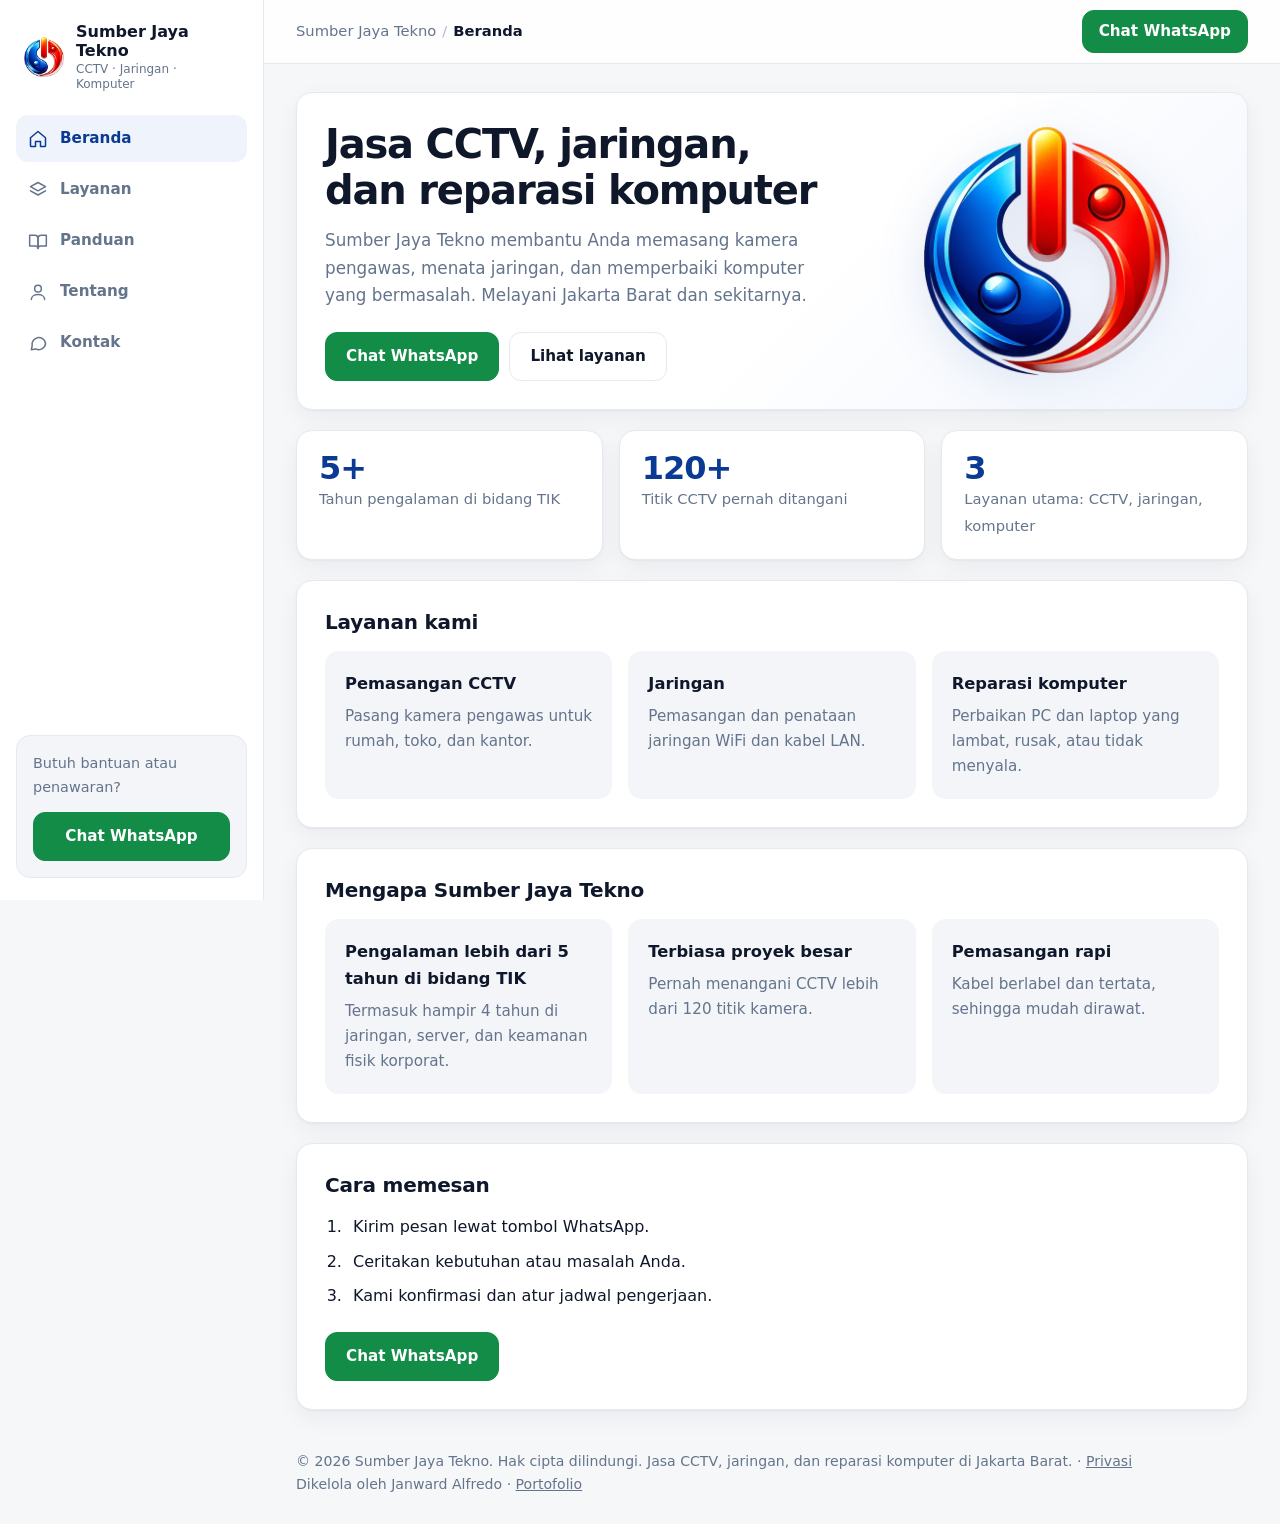
==== commit e870b139: "Samakan klaim pengalaman (5+ tahun di bidang TIK, hampir 4 tahun infrastruktur korporat)" ====
--- a/index.html
+++ b/index.html
@@ -44,7 +44,7 @@
 </div>
 <img src="logo-512.webp" alt="Logo Sumber Jaya Tekno" width="320" height="320">
 </div></div>
-<div class="stats"><div class="stat"><b>5+</b><span>Tahun pengalaman di infrastruktur IT</span></div><div class="stat"><b>120+</b><span>Titik CCTV pernah ditangani</span></div><div class="stat"><b>3</b><span>Layanan utama: CCTV, jaringan, komputer</span></div></div>
+<div class="stats"><div class="stat"><b>5+</b><span>Tahun pengalaman di bidang TIK</span></div><div class="stat"><b>120+</b><span>Titik CCTV pernah ditangani</span></div><div class="stat"><b>3</b><span>Layanan utama: CCTV, jaringan, komputer</span></div></div>
 <section class="alt"><div class="wrap">
 <h2>Layanan kami</h2>
 <div class="cols">
@@ -53,7 +53,7 @@
 <div><h3>Reparasi komputer</h3><p>Perbaikan PC dan laptop yang lambat, rusak, atau tidak menyala.</p></div>
 </div>
 </div></section>
-<section><div class="wrap"><h2>Mengapa Sumber Jaya Tekno</h2><div class="cols"><div><h3>Pengalaman lebih dari 5 tahun</h3><p>Di bidang jaringan, server, dan keamanan fisik.</p></div><div><h3>Terbiasa proyek besar</h3><p>Pernah menangani CCTV lebih dari 120 titik kamera.</p></div><div><h3>Pemasangan rapi</h3><p>Kabel berlabel dan tertata, sehingga mudah dirawat.</p></div></div></div></section>
+<section><div class="wrap"><h2>Mengapa Sumber Jaya Tekno</h2><div class="cols"><div><h3>Pengalaman lebih dari 5 tahun di bidang TIK</h3><p>Termasuk hampir 4 tahun di jaringan, server, dan keamanan fisik korporat.</p></div><div><h3>Terbiasa proyek besar</h3><p>Pernah menangani CCTV lebih dari 120 titik kamera.</p></div><div><h3>Pemasangan rapi</h3><p>Kabel berlabel dan tertata, sehingga mudah dirawat.</p></div></div></div></section>
 <section><div class="wrap">
 <h2>Cara memesan</h2>
 <ol class="steps">
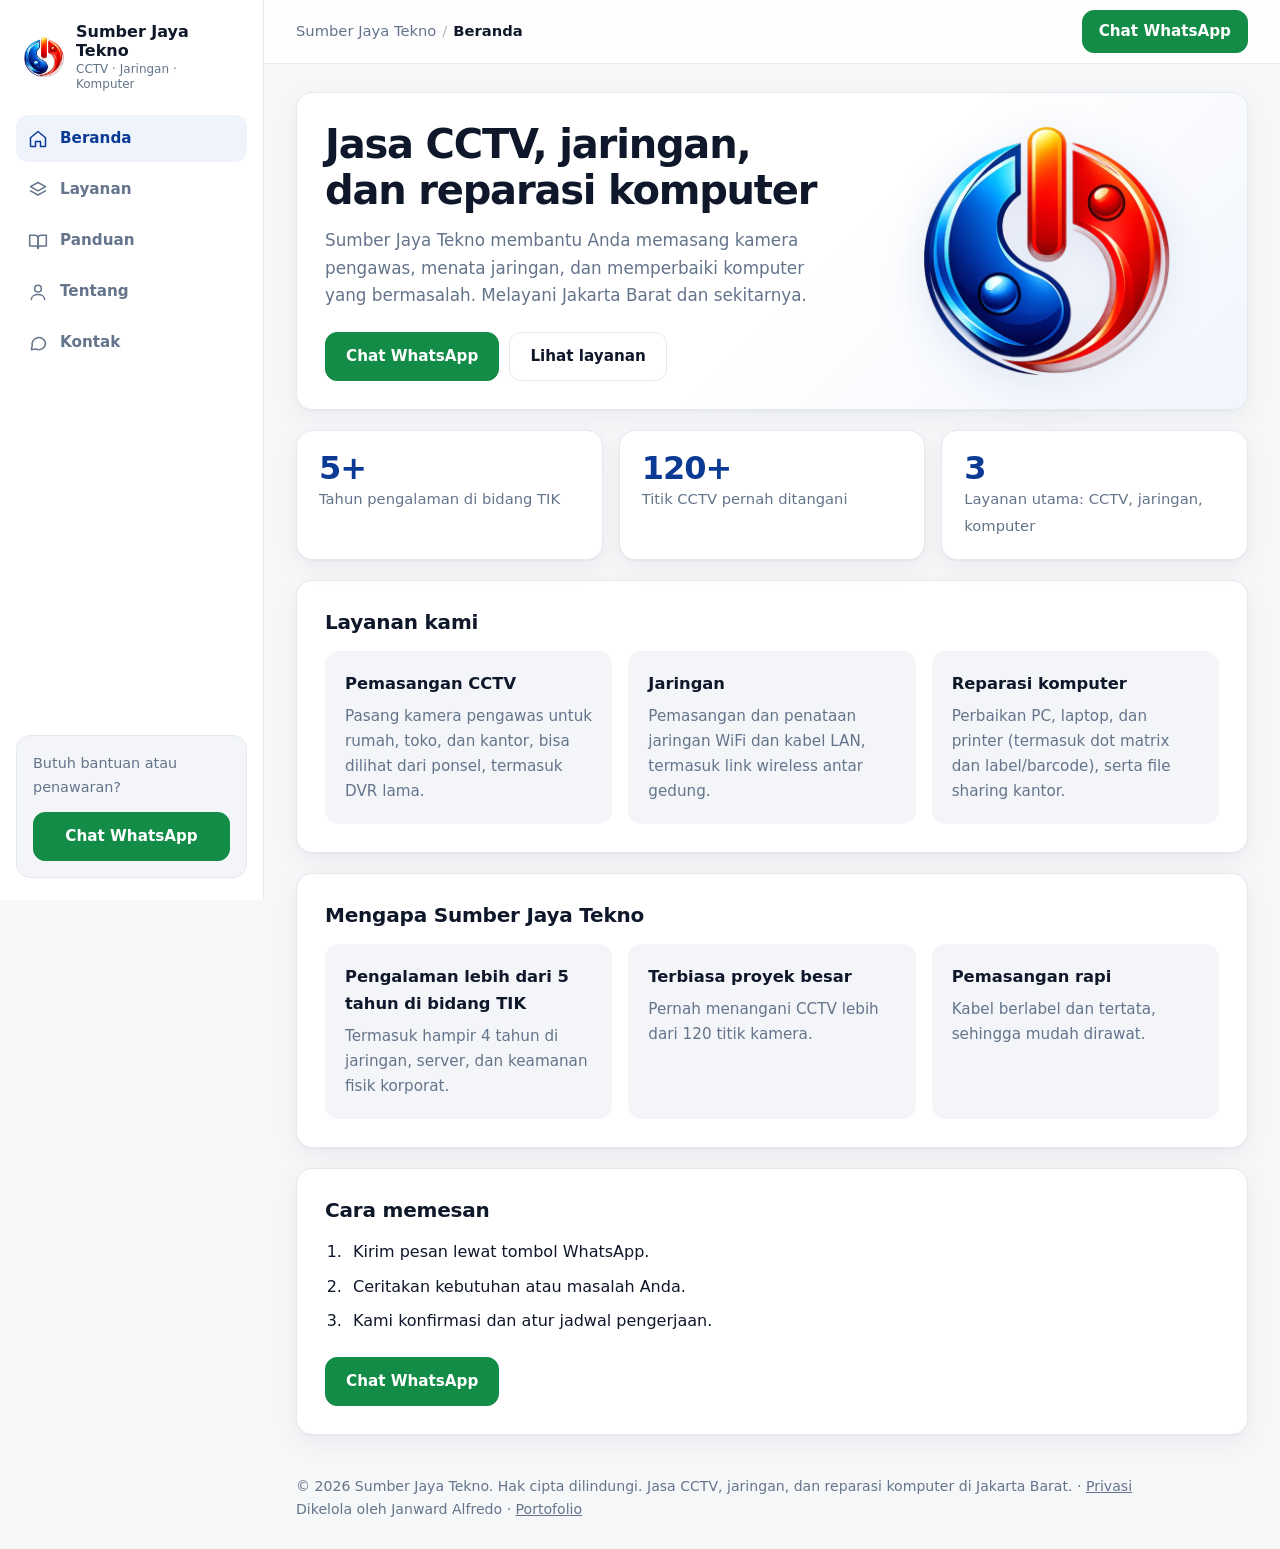
==== commit a678977c: "Tambah layanan printer, link wireless, file sharing, perawatan berkala; jam respons, FAQ schema, tab" ====
--- a/index.html
+++ b/index.html
@@ -48,9 +48,9 @@
 <section class="alt"><div class="wrap">
 <h2>Layanan kami</h2>
 <div class="cols">
-<div><h3>Pemasangan CCTV</h3><p>Pasang kamera pengawas untuk rumah, toko, dan kantor.</p></div>
-<div><h3>Jaringan</h3><p>Pemasangan dan penataan jaringan WiFi dan kabel LAN.</p></div>
-<div><h3>Reparasi komputer</h3><p>Perbaikan PC dan laptop yang lambat, rusak, atau tidak menyala.</p></div>
+<div><h3>Pemasangan CCTV</h3><p>Pasang kamera pengawas untuk rumah, toko, dan kantor, bisa dilihat dari ponsel, termasuk DVR lama.</p></div>
+<div><h3>Jaringan</h3><p>Pemasangan dan penataan jaringan WiFi dan kabel LAN, termasuk link wireless antar gedung.</p></div>
+<div><h3>Reparasi komputer</h3><p>Perbaikan PC, laptop, dan printer (termasuk dot matrix dan label/barcode), serta file sharing kantor.</p></div>
 </div>
 </div></section>
 <section><div class="wrap"><h2>Mengapa Sumber Jaya Tekno</h2><div class="cols"><div><h3>Pengalaman lebih dari 5 tahun di bidang TIK</h3><p>Termasuk hampir 4 tahun di jaringan, server, dan keamanan fisik korporat.</p></div><div><h3>Terbiasa proyek besar</h3><p>Pernah menangani CCTV lebih dari 120 titik kamera.</p></div><div><h3>Pemasangan rapi</h3><p>Kabel berlabel dan tertata, sehingga mudah dirawat.</p></div></div></div></section>
